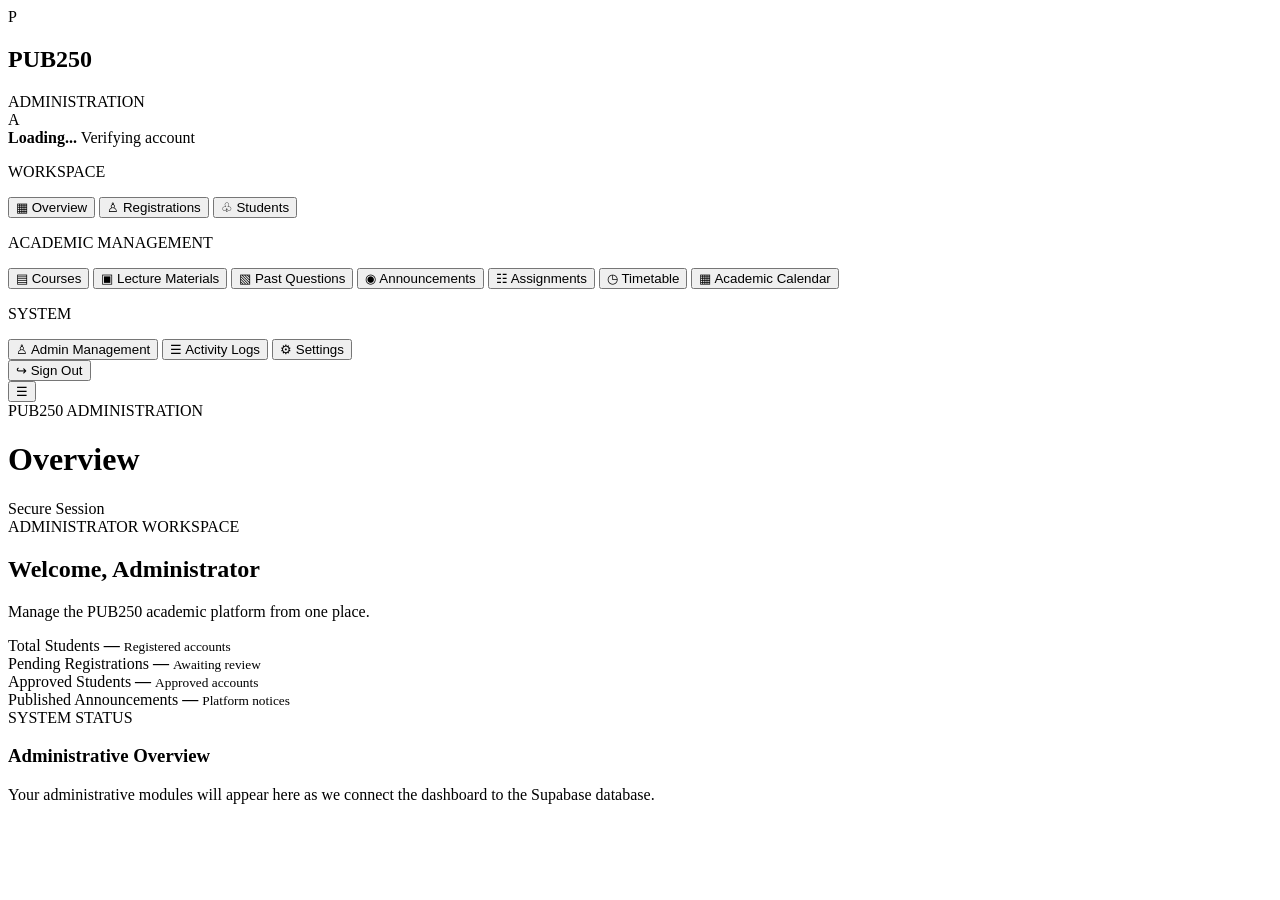
==== admin-dashboard.html @ 8ce0f622 "Add files via upload" ====
<!DOCTYPE html>
<html lang="en">
<head>
    <meta charset="UTF-8">
    <meta name="viewport" content="width=device-width, initial-scale=1.0">
    <title>Administrator Dashboard | PUB250</title>
    <link rel="stylesheet" href="css/style.css">
</head>

<body class="admin-dashboard-page">

    <div class="admin-layout">

        <aside class="admin-sidebar" id="adminSidebar">

            <div class="admin-sidebar-brand">
                <div class="admin-brand-icon">P</div>
                <div>
                    <h2>PUB250</h2>
                    <span>ADMINISTRATION</span>
                </div>
            </div>

            <div class="admin-user-card">
                <div class="admin-avatar" id="adminAvatar">A</div>
                <div class="admin-user-info">
                    <strong id="adminName">Loading...</strong>
                    <span id="adminRole">Verifying account</span>
                </div>
            </div>

            <nav class="admin-navigation">

                <p class="admin-nav-heading">WORKSPACE</p>

                <button class="admin-nav-item active" data-section="overview">
                    <span>▦</span> Overview
                </button>

                <button class="admin-nav-item" data-section="registrations">
                    <span>♙</span> Registrations
                </button>

                <button class="admin-nav-item" data-section="students">
                    <span>♧</span> Students
                </button>

                <p class="admin-nav-heading">ACADEMIC MANAGEMENT</p>

                <button class="admin-nav-item" data-section="courses">
                    <span>▤</span> Courses
                </button>

                <button class="admin-nav-item" data-section="materials">
                    <span>▣</span> Lecture Materials
                </button>

                <button class="admin-nav-item" data-section="past-questions">
                    <span>▧</span> Past Questions
                </button>

                <button class="admin-nav-item" data-section="announcements">
                    <span>◉</span> Announcements
                </button>

                <button class="admin-nav-item" data-section="assignments">
                    <span>☷</span> Assignments
                </button>

                <button class="admin-nav-item" data-section="timetable">
                    <span>◷</span> Timetable
                </button>

                <button class="admin-nav-item" data-section="calendar">
                    <span>▦</span> Academic Calendar
                </button>

                <p class="admin-nav-heading">SYSTEM</p>

                <button class="admin-nav-item" data-section="admin-management">
                    <span>♙</span> Admin Management
                </button>

                <button class="admin-nav-item" data-section="activity-logs">
                    <span>☰</span> Activity Logs
                </button>

                <button class="admin-nav-item" data-section="settings">
                    <span>⚙</span> Settings
                </button>

            </nav>

            <button class="admin-logout-button" id="adminLogout">
                ↪ Sign Out
            </button>

        </aside>


        <main class="admin-main">

            <header class="admin-topbar">
                <button class="admin-menu-toggle" id="adminMenuToggle">
                    ☰
                </button>

                <div>
                    <span class="admin-topbar-label">PUB250 ADMINISTRATION</span>
                    <h1 id="pageTitle">Overview</h1>
                </div>

                <div class="admin-topbar-status">
                    <span class="admin-status-dot"></span>
                    Secure Session
                </div>
            </header>


            <section class="admin-content" id="adminContent">

                <div class="admin-welcome">
                    <div>
                        <span class="admin-section-eyebrow">ADMINISTRATOR WORKSPACE</span>
                        <h2>Welcome, <span id="welcomeName">Administrator</span></h2>
                        <p>Manage the PUB250 academic platform from one place.</p>
                    </div>
                </div>

                <div class="admin-stat-grid">

                    <article class="admin-stat-card">
                        <span>Total Students</span>
                        <strong id="totalStudents">—</strong>
                        <small>Registered accounts</small>
                    </article>

                    <article class="admin-stat-card">
                        <span>Pending Registrations</span>
                        <strong id="pendingRegistrations">—</strong>
                        <small>Awaiting review</small>
                    </article>

                    <article class="admin-stat-card">
                        <span>Approved Students</span>
                        <strong id="approvedStudents">—</strong>
                        <small>Approved accounts</small>
                    </article>

                    <article class="admin-stat-card">
                        <span>Published Announcements</span>
                        <strong id="totalAnnouncements">—</strong>
                        <small>Platform notices</small>
                    </article>

                </div>

                <div class="admin-panel">
                    <div class="admin-panel-heading">
                        <div>
                            <span class="admin-section-eyebrow">SYSTEM STATUS</span>
                            <h3>Administrative Overview</h3>
                        </div>
                    </div>

                    <p class="admin-placeholder">
                        Your administrative modules will appear here as we
                        connect the dashboard to the Supabase database.
                    </p>
                </div>

            </section>

        </main>

    </div>



<script type="module">

    import {
        requireAdmin,
        logout
    } from "./js/auth.js";

    import {
        loadRegistrations
    } from "./js/admin.js";


    const adminName = document.getElementById("adminName");
    const adminRole = document.getElementById("adminRole");
    const adminAvatar = document.getElementById("adminAvatar");
    const welcomeName = document.getElementById("welcomeName");

    const adminContent = document.getElementById("adminContent");
    const pageTitle = document.getElementById("pageTitle");

    // Preserve the original overview.
    const overviewHTML = adminContent.innerHTML;


    async function initialiseDashboard() {

        try {

            const profile = await requireAdmin();

            if (!profile) return;

            const name = profile.full_name || "Administrator";

            adminName.textContent = name;
            welcomeName.textContent = name;
            adminAvatar.textContent = name.charAt(0).toUpperCase();

            adminRole.textContent =
                profile.role === "super_admin"
                    ? "Super Administrator"
                    : "Course Representative";

            // Course Representatives do not manage administrators
            // or critical system settings.
            if (profile.role === "course_rep") {

                document.querySelectorAll(
                    '[data-section="admin-management"], [data-section="settings"]'
                ).forEach(item => item.remove());

            }

        } catch (error) {

            console.error("Dashboard initialisation failed:", error);
            window.location.href = "admin.html";

        }

    }


    // SIGN OUT
    document.getElementById("adminLogout")
        .addEventListener("click", async () => {

            try {
                await logout();
            } catch (error) {
                alert(error.message);
            }

        });


    // DASHBOARD NAVIGATION
    document.querySelectorAll(".admin-nav-item")
        .forEach(button => {

            button.addEventListener("click", async () => {

                document.querySelectorAll(".admin-nav-item")
                    .forEach(item => item.classList.remove("active"));

                button.classList.add("active");

                const section = button.dataset.section;

                pageTitle.textContent = button.textContent.trim();

                // Close mobile sidebar after selection.
                document.getElementById("adminSidebar")
                    .classList.remove("open");


                if (section === "overview") {

                    adminContent.innerHTML = overviewHTML;

                }

                else if (section === "registrations") {

                    await loadRegistrations(adminContent);

                }

                else {

                    adminContent.innerHTML = `
                        <div class="admin-panel">
                            <span class="admin-section-eyebrow">
                                ADMINISTRATION MODULE
                            </span>

                            <h3>${button.textContent.trim()}</h3>

                            <p class="admin-placeholder">
                                This module will be connected in a later
                                development stage.
                            </p>
                        </div>
                    `;

                }

            });

        });


    // MOBILE SIDEBAR
    document.getElementById("adminMenuToggle")
        .addEventListener("click", () => {

            document.getElementById("adminSidebar")
                .classList.toggle("open");

        });


    initialiseDashboard();

</script>
</body>
</html>
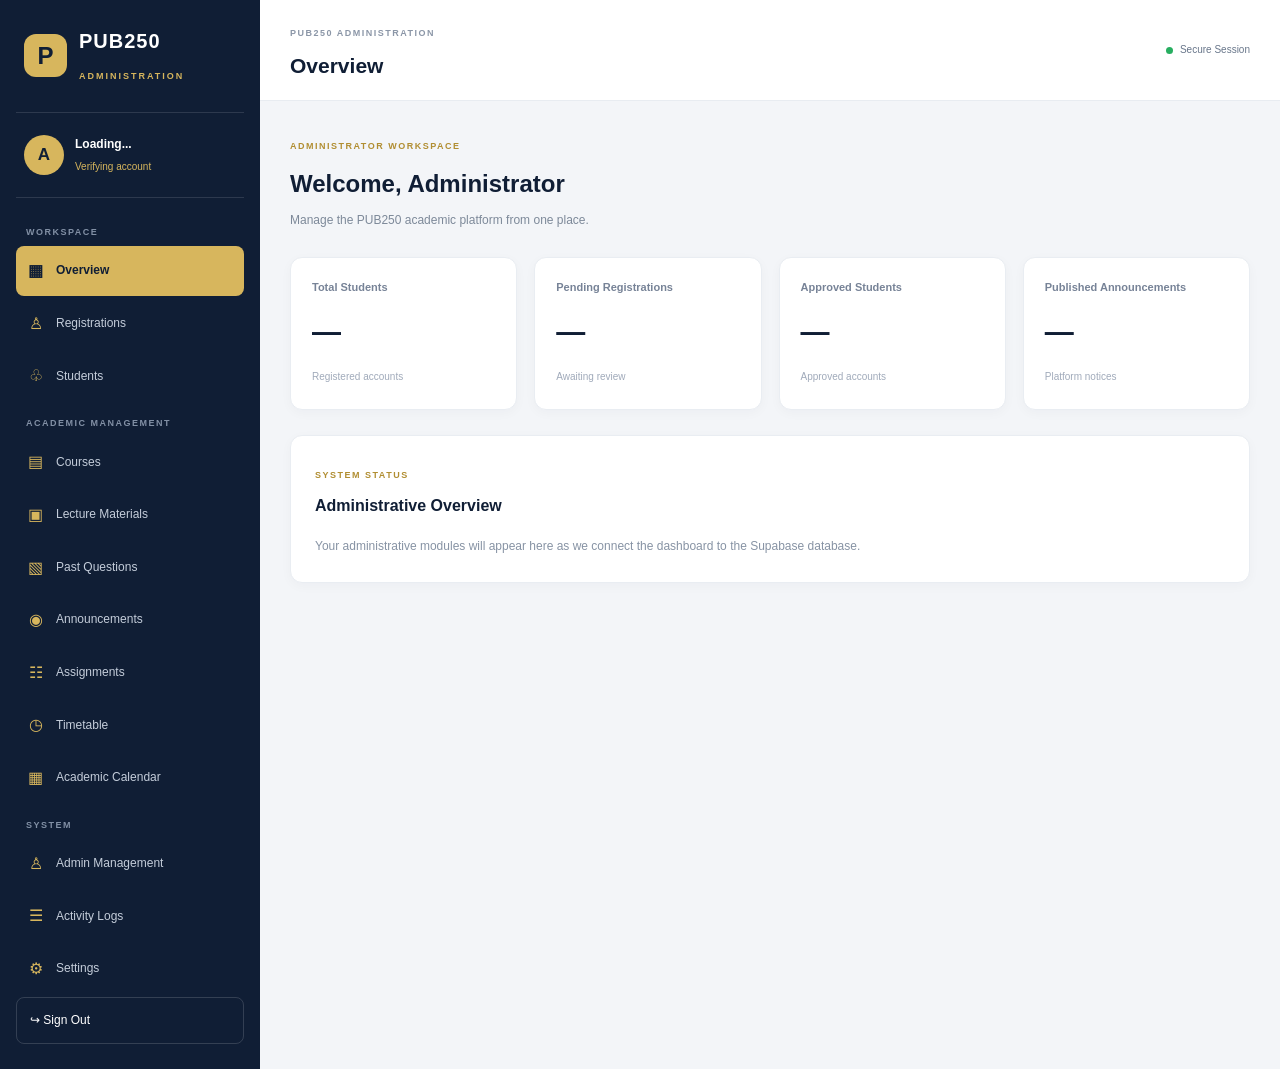
==== commit 3221c7e7: "Update admin-dashboard.html" ====
--- a/admin-dashboard.html
+++ b/admin-dashboard.html
@@ -188,6 +188,9 @@
     import {
         loadRegistrations
     } from "./js/admin.js";
+    import {
+    loadCourses
+} from "./js/courses.js";
 
 
     const adminName = document.getElementById("adminName");
@@ -282,11 +285,17 @@
 
                 else if (section === "registrations") {
 
-                    await loadRegistrations(adminContent);
-
-                }
-
-                else {
+    await loadRegistrations(adminContent);
+
+}
+
+else if (section === "courses") {
+
+    await loadCourses(adminContent);
+
+}
+
+else {
 
                     adminContent.innerHTML = `
                         <div class="admin-panel">
--- a/css/style.css
+++ b/css/style.css
@@ -0,0 +1,1639 @@
+
+/* =========================================
+   PUB250 — MAIN DESIGN SYSTEM
+   Version 1.0
+========================================= */
+
+:root {
+    --navy: #101E35;
+    --navy-light: #1C2E4B;
+    --gold: #D7B65D;
+    --gold-light: #F5EBCF;
+    --white: #FFFFFF;
+    --background: #F3F5F8;
+    --text: #263449;
+    --muted: #718096;
+    --border: #E5E9F0;
+    --success: #26966D;
+    --shadow: 0 15px 40px rgba(16, 30, 53, 0.08);
+}
+
+* {
+    margin: 0;
+    padding: 0;
+    box-sizing: border-box;
+}
+
+html {
+    scroll-behavior: smooth;
+}
+
+body {
+    font-family: Arial, Helvetica, sans-serif;
+    background: var(--white);
+    color: var(--text);
+    line-height: 1.6;
+    overflow-x: hidden;
+}
+
+a {
+    text-decoration: none;
+    color: inherit;
+}
+
+button,
+input {
+    font: inherit;
+}
+
+.site-header {
+    width: 100%;
+    min-height: 82px;
+    padding: 15px 7%;
+    display: flex;
+    align-items: center;
+    justify-content: space-between;
+    background: var(--white);
+    border-bottom: 1px solid var(--border);
+    position: relative;
+    z-index: 10;
+}
+
+.brand {
+    display: flex;
+    align-items: center;
+    gap: 12px;
+}
+
+.brand-logo {
+    width: 45px;
+    height: 45px;
+    border-radius: 12px;
+    background: var(--navy);
+    color: var(--gold);
+    display: flex;
+    align-items: center;
+    justify-content: center;
+    font-size: 17px;
+    font-weight: 800;
+    letter-spacing: -1px;
+}
+
+.brand-info h2 {
+    font-size: 20px;
+    color: var(--navy);
+    line-height: 1.2;
+    letter-spacing: 1px;
+}
+
+.brand-info p {
+    font-size: 10px;
+    color: var(--muted);
+    letter-spacing: 0.5px;
+}
+
+.header-login {
+    padding: 10px 20px;
+    border: 1px solid var(--navy);
+    color: var(--navy);
+    border-radius: 7px;
+    font-size: 13px;
+    font-weight: 700;
+    transition: 0.25s;
+}
+
+.header-login:hover {
+    background: var(--navy);
+    color: var(--white);
+}
+
+/* HERO */
+
+.hero-section {
+    min-height: 580px;
+    padding: 85px 7%;
+    display: grid;
+    grid-template-columns: 1.1fr 0.9fr;
+    align-items: center;
+    gap: 60px;
+    background:
+        radial-gradient(circle at 85% 15%, rgba(215, 182, 93, 0.10), transparent 30%),
+        linear-gradient(120deg, #FFFFFF 45%, #F5F7FA 100%);
+}
+
+.hero-content {
+    max-width: 620px;
+}
+
+.hero-tag {
+    display: inline-flex;
+    align-items: center;
+    gap: 9px;
+    padding: 7px 13px;
+    background: #F1F5F9;
+    color: var(--navy);
+    border-radius: 30px;
+    font-size: 11px;
+    font-weight: 700;
+    letter-spacing: 0.5px;
+    margin-bottom: 25px;
+}
+
+.status-dot {
+    width: 8px;
+    height: 8px;
+    border-radius: 50%;
+    background: var(--success);
+}
+
+.hero-content h1 {
+    color: var(--navy);
+    font-size: clamp(38px, 5vw, 62px);
+    line-height: 1.12;
+    letter-spacing: -2px;
+    margin-bottom: 22px;
+}
+
+.hero-content h1 span {
+    color: #B38B32;
+}
+
+.hero-description {
+    color: var(--muted);
+    font-size: 16px;
+    max-width: 510px;
+    line-height: 1.8;
+    margin-bottom: 30px;
+}
+
+.hero-actions {
+    display: flex;
+    align-items: center;
+    flex-wrap: wrap;
+    gap: 13px;
+}
+
+.btn-primary,
+.btn-secondary,
+.btn-gold {
+    display: inline-flex;
+    align-items: center;
+    justify-content: center;
+    min-height: 48px;
+    padding: 0 23px;
+    border-radius: 7px;
+    font-size: 13px;
+    font-weight: 700;
+    transition: 0.25s;
+}
+
+.btn-primary {
+    background: var(--navy);
+    color: var(--white);
+    border: 1px solid var(--navy);
+}
+
+.btn-primary:hover {
+    background: var(--navy-light);
+    transform: translateY(-2px);
+}
+
+.btn-secondary {
+    background: var(--white);
+    color: var(--navy);
+    border: 1px solid var(--border);
+}
+
+.btn-secondary:hover {
+    border-color: var(--gold);
+    transform: translateY(-2px);
+}
+
+.hero-note {
+    margin-top: 22px;
+    color: var(--muted);
+    font-size: 11px;
+}
+
+/* HERO VISUAL */
+
+.hero-visual {
+    min-height: 390px;
+    display: flex;
+    align-items: center;
+    justify-content: center;
+    position: relative;
+}
+
+.visual-card {
+    width: 100%;
+    max-width: 370px;
+    min-height: 330px;
+    padding: 30px;
+    border-radius: 18px;
+    background: var(--navy);
+    color: var(--white);
+    box-shadow: 0 25px 60px rgba(16, 30, 53, 0.20);
+    position: relative;
+    overflow: hidden;
+}
+
+.visual-card::before {
+    content: "";
+    position: absolute;
+    width: 220px;
+    height: 220px;
+    border: 1px solid rgba(215, 182, 93, 0.18);
+    border-radius: 50%;
+    right: -80px;
+    top: -80px;
+}
+
+.visual-top,
+.visual-bottom {
+    display: flex;
+    align-items: center;
+    justify-content: space-between;
+    position: relative;
+    z-index: 1;
+}
+
+.visual-icon {
+    width: 43px;
+    height: 43px;
+    display: flex;
+    align-items: center;
+    justify-content: center;
+    border-radius: 12px;
+    background: rgba(215, 182, 93, 0.15);
+    color: var(--gold);
+    font-size: 20px;
+}
+
+.visual-label {
+    font-size: 10px;
+    color: #C6CFDC;
+    letter-spacing: 1px;
+    text-transform: uppercase;
+}
+
+.visual-year {
+    font-size: 76px;
+    line-height: 1;
+    font-weight: 800;
+    color: var(--gold);
+    margin: 48px 0 15px;
+    letter-spacing: -5px;
+    position: relative;
+    z-index: 1;
+}
+
+.visual-card h3 {
+    font-size: 19px;
+    position: relative;
+    z-index: 1;
+}
+
+.visual-card > p {
+    color: #C6CFDC;
+    font-size: 12px;
+    margin-top: 5px;
+    position: relative;
+    z-index: 1;
+}
+
+.visual-divider {
+    height: 1px;
+    background: rgba(255, 255, 255, 0.15);
+    margin: 28px 0 17px;
+}
+
+.visual-bottom {
+    font-size: 10px;
+    color: #C6CFDC;
+}
+
+.floating-card {
+    position: absolute;
+    display: flex;
+    align-items: center;
+    gap: 11px;
+    padding: 13px 16px;
+    background: var(--white);
+    border-radius: 10px;
+    box-shadow: var(--shadow);
+    z-index: 2;
+}
+
+.floating-card-one {
+    top: 40px;
+    right: -10px;
+}
+
+.floating-card-two {
+    bottom: 30px;
+    left: -25px;
+}
+
+.floating-icon {
+    width: 34px;
+    height: 34px;
+    display: flex;
+    align-items: center;
+    justify-content: center;
+    background: var(--gold-light);
+    color: var(--navy);
+    border-radius: 8px;
+    font-size: 16px;
+}
+
+.floating-card strong {
+    display: block;
+    color: var(--navy);
+    font-size: 11px;
+}
+
+.floating-card small {
+    display: block;
+    color: var(--muted);
+    font-size: 9px;
+}
+
+/* FEATURES */
+
+.features-section {
+    padding: 85px 7%;
+    background: var(--white);
+}
+
+.section-heading {
+    max-width: 600px;
+    margin: 0 auto 45px;
+    text-align: center;
+}
+
+.section-eyebrow {
+    color: #A9822D;
+    font-size: 11px;
+    font-weight: 800;
+    letter-spacing: 1.5px;
+    text-transform: uppercase;
+    margin-bottom: 10px;
+}
+
+.section-heading h2 {
+    color: var(--navy);
+    font-size: clamp(27px, 4vw, 38px);
+    line-height: 1.2;
+    margin-bottom: 13px;
+}
+
+.section-heading p {
+    color: var(--muted);
+    font-size: 14px;
+}
+
+.features-grid {
+    display: grid;
+    grid-template-columns: repeat(4, 1fr);
+    gap: 18px;
+}
+
+.feature-card {
+    padding: 27px 22px;
+    background: var(--white);
+    border: 1px solid var(--border);
+    border-radius: 12px;
+    transition: 0.25s;
+}
+
+.feature-card:hover {
+    transform: translateY(-5px);
+    border-color: var(--gold);
+    box-shadow: var(--shadow);
+}
+
+.feature-icon {
+    width: 45px;
+    height: 45px;
+    border-radius: 11px;
+    display: flex;
+    align-items: center;
+    justify-content: center;
+    background: var(--gold-light);
+    color: var(--navy);
+    font-size: 20px;
+    margin-bottom: 20px;
+}
+
+.feature-card h3 {
+    color: var(--navy);
+    font-size: 15px;
+    margin-bottom: 9px;
+}
+
+.feature-card p {
+    color: var(--muted);
+    font-size: 12px;
+    line-height: 1.7;
+}
+
+/* JOIN SECTION */
+
+.join-section {
+    margin: 0 7% 80px;
+    padding: 55px 35px;
+    border-radius: 16px;
+    background: var(--navy);
+    text-align: center;
+    color: var(--white);
+}
+
+.join-section h2 {
+    font-size: clamp(25px, 4vw, 36px);
+    margin-bottom: 12px;
+}
+
+.join-section p {
+    max-width: 520px;
+    margin: 0 auto 25px;
+    color: #C6CFDC;
+    font-size: 13px;
+}
+
+.btn-gold {
+    background: var(--gold);
+    color: var(--navy);
+    border: 1px solid var(--gold);
+}
+
+.btn-gold:hover {
+    background: #E6C978;
+    transform: translateY(-2px);
+}
+
+
+/* PROJECT CREATOR FOOTER */
+
+.creator-footer {
+    padding: 45px 20px 25px;
+    background: #0B1729;
+    color: #FFFFFF;
+    text-align: center;
+}
+
+.creator-footer-brand {
+    display: flex;
+    align-items: center;
+    justify-content: center;
+    gap: 15px;
+    color: #D7B65D;
+    font-size: 18px;
+    font-weight: 800;
+    letter-spacing: 3px;
+    margin-bottom: 25px;
+}
+
+.creator-footer-line {
+    width: 45px;
+    height: 1px;
+    background: #D7B65D;
+    opacity: 0.7;
+}
+
+.creator-footer-label {
+    color: #AAB5C5;
+    font-size: 10px;
+    font-weight: 700;
+    letter-spacing: 2px;
+    margin-bottom: 8px;
+}
+
+.creator-footer-name {
+    color: #FFFFFF;
+    font-size: 19px;
+    font-weight: 700;
+    letter-spacing: 0.5px;
+    margin-bottom: 20px;
+}
+
+.creator-footer-name span {
+    color: #D7B65D;
+}
+
+.creator-footer-copyright {
+    padding-top: 18px;
+    border-top: 1px solid rgba(255, 255, 255, 0.12);
+    color: #8492A6;
+    font-size: 10px;
+}
+
+
+/* TABLET */
+
+@media (max-width: 1000px) {
+    .hero-section {
+        gap: 35px;
+        padding-left: 5%;
+        padding-right: 5%;
+    }
+
+    .features-section {
+        padding-left: 5%;
+        padding-right: 5%;
+    }
+
+    .features-grid {
+        grid-template-columns: repeat(2, 1fr);
+    }
+
+    .floating-card-one {
+        right: -5px;
+    }
+}
+
+/* MOBILE */
+
+@media (max-width: 700px) {
+    .site-header {
+        min-height: 70px;
+        padding: 12px 5%;
+    }
+
+    .brand-logo {
+        width: 40px;
+        height: 40px;
+        font-size: 15px;
+    }
+
+    .brand-info h2 {
+        font-size: 17px;
+    }
+
+    .brand-info p {
+        font-size: 9px;
+    }
+
+    .header-login {
+        padding: 9px 13px;
+        font-size: 11px;
+    }
+
+    .hero-section {
+        grid-template-columns: 1fr;
+        padding: 65px 6% 55px;
+        gap: 30px;
+    }
+
+    .hero-content h1 {
+        font-size: 43px;
+        letter-spacing: -1.5px;
+    }
+
+    .hero-description {
+        font-size: 14px;
+    }
+
+    .hero-visual {
+        min-height: 350px;
+        margin: 0 5px;
+    }
+
+    .visual-card {
+        max-width: 340px;
+        min-height: 310px;
+        padding: 25px;
+    }
+
+    .visual-year {
+        font-size: 67px;
+        margin-top: 40px;
+    }
+
+    .floating-card-one {
+        top: 15px;
+        right: -5px;
+    }
+
+    .floating-card-two {
+        bottom: 10px;
+        left: -5px;
+    }
+
+    .features-section {
+        padding: 65px 6%;
+    }
+
+    .section-heading {
+        margin-bottom: 30px;
+    }
+
+    .features-grid {
+        gap: 12px;
+    }
+
+    .feature-card {
+        padding: 20px 15px;
+    }
+
+    .feature-card h3 {
+        font-size: 13px;
+    }
+
+    .feature-card p {
+        font-size: 11px;
+    }
+
+    .join-section {
+        margin: 0 5% 55px;
+        padding: 40px 20px;
+    }
+
+    .site-footer {
+        padding: 35px 6% 20px;
+    }
+}
+
+/* SMALL PHONES */
+
+@media (max-width: 380px) {
+    .hero-content h1 {
+        font-size: 36px;
+    }
+
+    .hero-actions {
+        align-items: stretch;
+        flex-direction: column;
+    }
+
+    .hero-actions a {
+        width: 100%;
+    }
+
+    .floating-card {
+        padding: 10px;
+    }
+
+    .floating-card strong {
+        font-size: 10px;
+    }
+
+    .features-grid {
+        grid-template-columns: 1fr;
+    }
+}
+
+/* =================================
+   PUB250 AUTHENTICATION PAGES
+================================= */
+
+.auth-page {
+    min-height: 100vh;
+    background: #F3F5F8;
+    display: flex;
+    align-items: center;
+    justify-content: center;
+    padding: 35px 18px;
+    font-family: Arial, sans-serif;
+}
+
+.auth-container {
+    width: 100%;
+    max-width: 440px;
+    margin: auto;
+}
+
+.auth-brand {
+    display: flex;
+    align-items: center;
+    justify-content: center;
+    gap: 12px;
+    text-decoration: none;
+    color: #101E35;
+    margin-bottom: 28px;
+}
+
+.auth-brand-icon {
+    width: 45px;
+    height: 45px;
+    background: #101E35;
+    color: #D7B65D;
+    border-radius: 12px;
+    display: flex;
+    align-items: center;
+    justify-content: center;
+    font-size: 23px;
+    font-weight: 800;
+}
+
+.auth-brand strong {
+    display: block;
+    font-size: 21px;
+    letter-spacing: 1px;
+}
+
+.auth-brand small {
+    display: block;
+    font-size: 9px;
+    color: #7B8798;
+    letter-spacing: 1.5px;
+    margin-top: 3px;
+}
+
+.auth-card {
+    background: #FFFFFF;
+    border-radius: 18px;
+    padding: 35px 30px;
+    box-shadow: 0 12px 40px rgba(16, 30, 53, 0.07);
+    border: 1px solid #E9EDF2;
+}
+
+.auth-heading {
+    margin-bottom: 30px;
+}
+
+.auth-eyebrow {
+    color: #B18B32;
+    font-size: 10px;
+    font-weight: 800;
+    letter-spacing: 2px;
+}
+
+.auth-heading h1 {
+    color: #101E35;
+    font-size: 29px;
+    margin: 12px 0 8px;
+}
+
+.auth-heading p {
+    color: #7B8798;
+    font-size: 13px;
+    line-height: 1.6;
+}
+
+.form-group {
+    margin-bottom: 22px;
+}
+
+.form-group label {
+    display: block;
+    color: #25354B;
+    font-size: 12px;
+    font-weight: 700;
+    margin-bottom: 9px;
+}
+
+.form-group input {
+    width: 100%;
+    height: 49px;
+    padding: 0 14px;
+    border: 1px solid #DDE3EB;
+    border-radius: 9px;
+    background: #FAFBFC;
+    color: #101E35;
+    font-size: 13px;
+    outline: none;
+    box-sizing: border-box;
+}
+
+.form-group input:focus {
+    border-color: #C4A24E;
+    background: #FFFFFF;
+    box-shadow: 0 0 0 3px rgba(215, 182, 93, 0.12);
+}
+
+.password-wrapper {
+    position: relative;
+}
+
+.password-wrapper input {
+    padding-right: 65px;
+}
+
+.password-toggle {
+    position: absolute;
+    right: 12px;
+    top: 50%;
+    transform: translateY(-50%);
+    border: none;
+    background: transparent;
+    color: #A18136;
+    font-size: 11px;
+    font-weight: 700;
+    cursor: pointer;
+}
+
+.field-hint {
+    display: block;
+    color: #8994A3;
+    font-size: 10px;
+    margin-top: 8px;
+    line-height: 1.5;
+}
+
+.auth-message {
+    display: none;
+    padding: 12px;
+    border-radius: 8px;
+    font-size: 12px;
+    line-height: 1.5;
+    margin-bottom: 18px;
+}
+
+.auth-message.error,
+.auth-message.success {
+    display: block;
+}
+
+.auth-message.error {
+    color: #B42318;
+    background: #FEF3F2;
+}
+
+.auth-message.success {
+    color: #167347;
+    background: #ECFDF3;
+}
+
+.auth-submit {
+    width: 100%;
+    height: 50px;
+    background: #101E35;
+    color: #FFFFFF;
+    border: none;
+    border-radius: 9px;
+    font-size: 13px;
+    font-weight: 700;
+    cursor: pointer;
+    transition: 0.2s ease;
+}
+
+.auth-submit:hover {
+    background: #1B3152;
+}
+
+.auth-submit:disabled {
+    opacity: 0.65;
+    cursor: not-allowed;
+}
+
+.auth-divider {
+    display: flex;
+    align-items: center;
+    gap: 12px;
+    margin: 28px 0 20px;
+}
+
+.auth-divider span {
+    flex: 1;
+    height: 1px;
+    background: #E9EDF2;
+}
+
+.auth-divider small {
+    color: #929CAB;
+    font-size: 9px;
+    font-weight: 700;
+    letter-spacing: 1px;
+}
+
+.auth-register-link {
+    display: block;
+    text-align: center;
+    color: #A18136;
+    text-decoration: none;
+    font-size: 13px;
+    font-weight: 700;
+}
+
+.auth-register-link:hover {
+    text-decoration: underline;
+}
+
+.auth-footer {
+    text-align: center;
+    color: #929CAB;
+    font-size: 10px;
+    margin-top: 25px;
+}
+
+@media (max-width: 420px) {
+    .auth-card {
+        padding: 28px 21px;
+    }
+
+    .auth-heading h1 {
+        font-size: 25px;
+    }
+}
+.auth-creator-footer {
+    margin-top: 25px;
+    border-radius: 14px;
+    padding: 25px 18px 18px;
+}
+
+.auth-creator-footer .creator-footer-brand {
+    margin-bottom: 17px;
+}
+
+.auth-creator-footer .creator-footer-name {
+    margin-bottom: 17px;
+}
+
+/* =========================================
+   PUB250 ADMINISTRATOR DASHBOARD
+========================================= */
+
+.admin-dashboard-page {
+    margin: 0;
+    background: #F3F5F8;
+    color: #17243A;
+    font-family: Arial, sans-serif;
+}
+
+.admin-layout {
+    display: flex;
+    min-height: 100vh;
+}
+
+/* SIDEBAR */
+
+.admin-sidebar {
+    width: 260px;
+    min-width: 260px;
+    background: #101E35;
+    color: #FFFFFF;
+    padding: 25px 16px;
+    display: flex;
+    flex-direction: column;
+    min-height: 100vh;
+    box-sizing: border-box;
+}
+
+.admin-sidebar-brand {
+    display: flex;
+    align-items: center;
+    gap: 12px;
+    padding: 0 8px 25px;
+    border-bottom: 1px solid rgba(255,255,255,0.12);
+}
+
+.admin-brand-icon {
+    width: 43px;
+    height: 43px;
+    background: #D7B65D;
+    color: #101E35;
+    border-radius: 12px;
+    display: flex;
+    align-items: center;
+    justify-content: center;
+    font-size: 24px;
+    font-weight: 900;
+}
+
+.admin-sidebar-brand h2 {
+    font-size: 20px;
+    margin: 0 0 4px;
+    letter-spacing: 1px;
+}
+
+.admin-sidebar-brand span {
+    color: #D7B65D;
+    font-size: 9px;
+    letter-spacing: 2px;
+    font-weight: 700;
+}
+
+/* ADMIN PROFILE */
+
+.admin-user-card {
+    display: flex;
+    align-items: center;
+    gap: 11px;
+    padding: 22px 8px;
+    border-bottom: 1px solid rgba(255,255,255,0.12);
+}
+
+.admin-avatar {
+    width: 40px;
+    height: 40px;
+    flex-shrink: 0;
+    border-radius: 50%;
+    background: #D7B65D;
+    color: #101E35;
+    display: flex;
+    align-items: center;
+    justify-content: center;
+    font-size: 17px;
+    font-weight: 800;
+}
+
+.admin-user-info {
+    min-width: 0;
+    display: flex;
+    flex-direction: column;
+    gap: 5px;
+}
+
+.admin-user-info strong {
+    font-size: 12px;
+    overflow-wrap: anywhere;
+}
+
+.admin-user-info span {
+    font-size: 10px;
+    color: #D7B65D;
+}
+
+/* NAVIGATION */
+
+.admin-navigation {
+    padding-top: 15px;
+    flex: 1;
+}
+
+.admin-nav-heading {
+    color: #8290A5;
+    font-size: 9px;
+    font-weight: 800;
+    letter-spacing: 1.5px;
+    padding: 12px 10px 7px;
+}
+
+.admin-nav-item {
+    width: 100%;
+    border: none;
+    background: transparent;
+    color: #C4CDDA;
+    padding: 12px 11px;
+    margin-bottom: 3px;
+    border-radius: 8px;
+    display: flex;
+    align-items: center;
+    gap: 12px;
+    text-align: left;
+    font-size: 12px;
+    cursor: pointer;
+    transition: 0.2s ease;
+}
+
+.admin-nav-item span {
+    width: 17px;
+    color: #D7B65D;
+    font-size: 16px;
+    text-align: center;
+}
+
+.admin-nav-item:hover {
+    background: rgba(255,255,255,0.08);
+    color: #FFFFFF;
+}
+
+.admin-nav-item.active {
+    background: #D7B65D;
+    color: #101E35;
+    font-weight: 800;
+}
+
+.admin-nav-item.active span {
+    color: #101E35;
+}
+
+/* SIGN OUT */
+
+.admin-logout-button {
+    border: 1px solid rgba(255,255,255,0.15);
+    background: transparent;
+    color: #FFFFFF;
+    padding: 13px;
+    border-radius: 8px;
+    text-align: left;
+    font-size: 12px;
+    cursor: pointer;
+}
+
+.admin-logout-button:hover {
+    background: rgba(255,255,255,0.08);
+}
+
+/* MAIN AREA */
+
+.admin-main {
+    flex: 1;
+    min-width: 0;
+}
+
+.admin-topbar {
+    min-height: 82px;
+    padding: 18px 30px;
+    background: #FFFFFF;
+    border-bottom: 1px solid #E8ECF1;
+    display: flex;
+    align-items: center;
+    justify-content: space-between;
+    gap: 15px;
+    box-sizing: border-box;
+}
+
+.admin-topbar-label {
+    color: #8B96A7;
+    font-size: 9px;
+    font-weight: 800;
+    letter-spacing: 1.5px;
+}
+
+.admin-topbar h1 {
+    margin: 5px 0 0;
+    color: #101E35;
+    font-size: 21px;
+}
+
+.admin-topbar-status {
+    color: #68768A;
+    font-size: 10px;
+    display: flex;
+    align-items: center;
+    gap: 7px;
+}
+
+.admin-status-dot {
+    width: 7px;
+    height: 7px;
+    background: #27AE60;
+    border-radius: 50%;
+}
+
+.admin-menu-toggle {
+    display: none;
+    background: transparent;
+    border: none;
+    color: #101E35;
+    font-size: 23px;
+    cursor: pointer;
+}
+
+/* CONTENT */
+
+.admin-content {
+    padding: 30px;
+    max-width: 1500px;
+    margin: auto;
+    box-sizing: border-box;
+}
+
+.admin-welcome {
+    display: flex;
+    justify-content: space-between;
+    align-items: center;
+    margin-bottom: 27px;
+}
+
+.admin-section-eyebrow {
+    color: #B18E32;
+    font-size: 9px;
+    font-weight: 800;
+    letter-spacing: 1.5px;
+}
+
+.admin-welcome h2 {
+    color: #101E35;
+    font-size: 24px;
+    margin: 8px 0;
+}
+
+.admin-welcome p {
+    color: #7D8999;
+    font-size: 12px;
+    margin: 0;
+}
+
+/* STATISTICS */
+
+.admin-stat-grid {
+    display: grid;
+    grid-template-columns: repeat(4, minmax(0, 1fr));
+    gap: 17px;
+    margin-bottom: 25px;
+}
+
+.admin-stat-card {
+    background: #FFFFFF;
+    border: 1px solid #E9EDF2;
+    border-radius: 12px;
+    padding: 21px;
+    box-shadow: 0 3px 12px rgba(16,30,53,0.03);
+}
+
+.admin-stat-card span {
+    display: block;
+    color: #778397;
+    font-size: 11px;
+    font-weight: 600;
+}
+
+.admin-stat-card strong {
+    display: block;
+    color: #101E35;
+    font-size: 29px;
+    margin: 12px 0 7px;
+}
+
+.admin-stat-card small {
+    color: #A0AABA;
+    font-size: 10px;
+}
+
+/* PANELS */
+
+.admin-panel {
+    background: #FFFFFF;
+    border: 1px solid #E9EDF2;
+    border-radius: 12px;
+    padding: 24px;
+    box-shadow: 0 3px 12px rgba(16,30,53,0.03);
+}
+
+.admin-panel-heading {
+    display: flex;
+    align-items: center;
+    justify-content: space-between;
+    margin-bottom: 18px;
+}
+
+.admin-panel-heading h3 {
+    color: #101E35;
+    font-size: 16px;
+    margin: 7px 0 0;
+}
+
+.admin-placeholder {
+    color: #8793A4;
+    font-size: 12px;
+    line-height: 1.8;
+}
+
+/* MOBILE */
+
+@media (max-width: 1000px) {
+
+    .admin-stat-grid {
+        grid-template-columns: repeat(2, minmax(0, 1fr));
+    }
+
+}
+
+@media (max-width: 700px) {
+
+    .admin-sidebar {
+        position: fixed;
+        top: 0;
+        left: -280px;
+        bottom: 0;
+        width: 260px;
+        z-index: 1000;
+        overflow-y: auto;
+        transition: left 0.25s ease;
+    }
+
+    .admin-sidebar.open {
+        left: 0;
+    }
+
+    .admin-menu-toggle {
+        display: block;
+    }
+
+    .admin-topbar {
+        padding: 15px 17px;
+        justify-content: flex-start;
+    }
+
+    .admin-topbar h1 {
+        font-size: 17px;
+    }
+
+    .admin-topbar-status {
+        margin-left: auto;
+        font-size: 9px;
+    }
+
+    .admin-content {
+        padding: 20px 15px;
+    }
+
+    .admin-welcome h2 {
+        font-size: 20px;
+    }
+
+    .admin-stat-grid {
+        gap: 10px;
+    }
+
+    .admin-stat-card {
+        padding: 16px 13px;
+    }
+
+    .admin-stat-card strong {
+        font-size: 25px;
+    }
+
+    .admin-panel {
+        padding: 18px;
+    }
+
+}
+
+@media (max-width: 360px) {
+
+    .admin-stat-grid {
+        grid-template-columns: 1fr;
+    }
+
+}
+
+/* =========================================
+   PUB250 REGISTRATION MANAGEMENT
+========================================= */
+
+.admin-action-button {
+    border: none;
+    background: #101E35;
+    color: #FFFFFF;
+    padding: 11px 17px;
+    border-radius: 8px;
+    font-size: 11px;
+    font-weight: 700;
+    cursor: pointer;
+    transition: 0.2s ease;
+}
+
+.admin-action-button:hover {
+    background: #1C3458;
+}
+
+.admin-action-button:disabled {
+    opacity: 0.5;
+    cursor: not-allowed;
+}
+
+/* FILTER BUTTONS */
+
+.registration-filters {
+    display: flex;
+    flex-wrap: wrap;
+    gap: 9px;
+    margin: 20px 0;
+    padding-bottom: 18px;
+    border-bottom: 1px solid #EDF0F4;
+}
+
+.registration-filter {
+    border: 1px solid #E3E8EF;
+    background: #FFFFFF;
+    color: #68768A;
+    padding: 9px 13px;
+    border-radius: 7px;
+    font-size: 10px;
+    font-weight: 700;
+    cursor: pointer;
+    transition: 0.2s ease;
+}
+
+.registration-filter:hover {
+    border-color: #D7B65D;
+    color: #101E35;
+}
+
+.registration-filter.active {
+    background: #101E35;
+    border-color: #101E35;
+    color: #FFFFFF;
+}
+
+/* REGISTRATION LIST */
+
+.registration-list {
+    display: flex;
+    flex-direction: column;
+    gap: 12px;
+}
+
+.registration-card {
+    border: 1px solid #E9EDF2;
+    border-radius: 10px;
+    padding: 18px;
+    background: #FFFFFF;
+    transition: 0.2s ease;
+}
+
+.registration-card:hover {
+    border-color: #D7B65D;
+}
+
+.registration-card-top {
+    display: flex;
+    align-items: center;
+    gap: 12px;
+}
+
+.registration-student-avatar {
+    width: 42px;
+    height: 42px;
+    flex-shrink: 0;
+    border-radius: 50%;
+    background: #F4EBD0;
+    color: #8D7026;
+    display: flex;
+    align-items: center;
+    justify-content: center;
+    font-size: 16px;
+    font-weight: 800;
+}
+
+.registration-student-info {
+    min-width: 0;
+    flex: 1;
+}
+
+.registration-student-info h4 {
+    margin: 0 0 5px;
+    color: #101E35;
+    font-size: 13px;
+    overflow-wrap: anywhere;
+}
+
+.registration-student-info span {
+    color: #8793A4;
+    font-size: 10px;
+    overflow-wrap: anywhere;
+}
+
+.registration-status {
+    padding: 6px 9px;
+    border-radius: 20px;
+    font-size: 9px;
+    font-weight: 800;
+    text-transform: capitalize;
+    white-space: nowrap;
+}
+
+.registration-status.pending {
+    background: #FFF3D8;
+    color: #9A6B12;
+}
+
+.registration-status.approved {
+    background: #E1F5E9;
+    color: #237A45;
+}
+
+.registration-status.rejected {
+    background: #FCE7E7;
+    color: #B13B3B;
+}
+
+.registration-status.suspended {
+    background: #E8EAF0;
+    color: #566176;
+}
+
+/* STUDENT DETAILS */
+
+.registration-details {
+    display: grid;
+    grid-template-columns: repeat(3, minmax(0, 1fr));
+    gap: 14px;
+    margin-top: 18px;
+    padding-top: 15px;
+    border-top: 1px solid #F0F2F5;
+}
+
+.registration-details p {
+    margin: 0;
+    color: #45546A;
+    font-size: 11px;
+    overflow-wrap: anywhere;
+    line-height: 1.6;
+}
+
+.registration-details p span {
+    display: block;
+    color: #98A2B1;
+    font-size: 9px;
+    font-weight: 700;
+    margin-bottom: 4px;
+}
+
+/* EMPTY STATE */
+
+.registration-empty {
+    text-align: center;
+    padding: 45px 15px;
+}
+
+.registration-empty > span {
+    font-size: 30px;
+    color: #D7B65D;
+}
+
+.registration-empty h3 {
+    color: #101E35;
+    font-size: 15px;
+    margin: 13px 0 7px;
+}
+
+.registration-empty p {
+    color: #8B96A7;
+    font-size: 11px;
+}
+
+/* MOBILE */
+
+@media (max-width: 700px) {
+
+    .registration-details {
+        grid-template-columns: 1fr;
+        gap: 10px;
+    }
+
+    .registration-card {
+        padding: 15px;
+    }
+
+    .registration-filters {
+        gap: 7px;
+    }
+
+    .registration-filter {
+        padding: 8px 10px;
+        font-size: 9px;
+    }
+
+    .admin-action-button {
+        padding: 10px 12px;
+        font-size: 10px;
+    }
+
+}
+
+@media (max-width: 380px) {
+
+    .registration-card-top {
+        flex-wrap: wrap;
+    }
+
+    .registration-status {
+        margin-left: auto;
+    }
+
+}
+/* =========================================
+   ADMIN LOGIN MOBILE LAYOUT FIX
+========================================= */
+
+.admin-login-page {
+    display: flex;
+    flex-direction: column;
+    align-items: center;
+    justify-content: flex-start;
+    width: 100%;
+    min-height: 100vh;
+    min-height: 100svh;
+    padding: 30px 15px 0;
+    box-sizing: border-box;
+}
+
+.admin-login-page .auth-container {
+    width: 100%;
+    max-width: 440px;
+    flex: 0 0 auto;
+    margin: auto auto 0;
+    box-sizing: border-box;
+}
+
+.admin-login-page .auth-card {
+    width: 100%;
+    box-sizing: border-box;
+}
+
+.admin-login-page .auth-creator-footer {
+    width: 100%;
+    max-width: 440px;
+    flex-shrink: 0;
+    margin: 25px auto 0;
+    box-sizing: border-box;
+}
+
+@media (max-width: 480px) {
+    .admin-login-page {
+        padding: 22px 14px 20px;
+    }
+
+    .admin-login-page .auth-container {
+        margin: 0 auto;
+    }
+
+    .admin-login-page .auth-creator-footer {
+        margin-top: 25px;
+    }
+   }
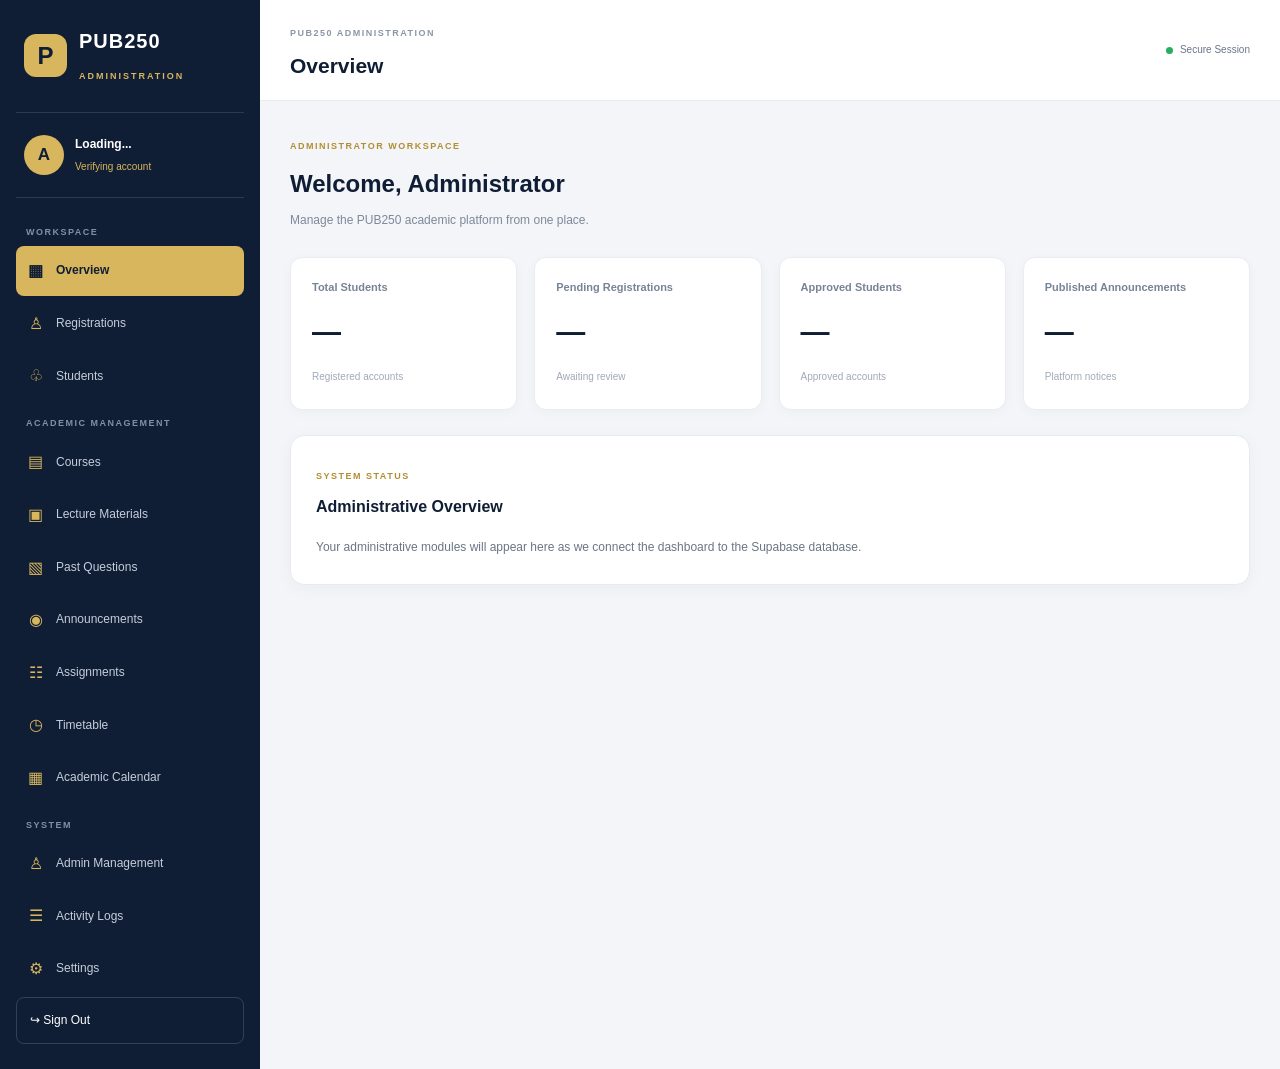
==== commit b8de1ea0: "Add files via upload" ====
--- a/admin-dashboard.html
+++ b/admin-dashboard.html
@@ -188,9 +188,12 @@
     import {
         loadRegistrations
     } from "./js/admin.js";
-    import {
+  import {
     loadCourses
 } from "./js/courses.js";
+  import {
+    loadAdminMaterials
+} from "./js/admin-materials.js";
 
 
     const adminName = document.getElementById("adminName");
@@ -294,7 +297,9 @@
     await loadCourses(adminContent);
 
 }
-
+else if (section === "materials") {
+    await loadAdminMaterials(adminContent);
+      }
 else {
 
                     adminContent.innerHTML = `
--- a/css/style.css
+++ b/css/style.css
@@ -1587,6 +1587,7 @@
     }
 
 }
+
 /* =========================================
    ADMIN LOGIN MOBILE LAYOUT FIX
 ========================================= */
@@ -1636,4 +1637,1320 @@
     .admin-login-page .auth-creator-footer {
         margin-top: 25px;
     }
+}
+/* =================================
+   PUB250 COURSE MANAGER
+================================= */
+
+.course-filter-grid {
+    display: grid;
+    grid-template-columns: repeat(3, minmax(0, 1fr));
+    gap: 18px;
+    margin-top: 20px;
+}
+
+.course-filter-grid label,
+.course-editor-box label {
+    display: flex;
+    flex-direction: column;
+    gap: 8px;
+    font-size: 13px;
+    font-weight: 600;
+    color: #344054;
+}
+
+.course-filter-grid select,
+.course-editor-box input,
+.course-editor-box select,
+.course-editor-box textarea {
+    width: 100%;
+    padding: 12px;
+    border: 1px solid #D9DEE7;
+    border-radius: 8px;
+    background: #FFFFFF;
+    color: #101E35;
+    font: inherit;
+    outline: none;
+}
+
+.course-filter-grid select:focus,
+.course-editor-box input:focus,
+.course-editor-box select:focus,
+.course-editor-box textarea:focus {
+    border-color: #D7B65D;
+    box-shadow: 0 0 0 3px rgba(215, 182, 93, 0.15);
+}
+
+.course-management-card {
+    display: flex;
+    justify-content: space-between;
+    align-items: center;
+    gap: 20px;
+    padding: 20px 0;
+    border-bottom: 1px solid #EAECF0;
+}
+
+.course-management-card:last-child {
+    border-bottom: none;
+}
+
+.course-management-info {
+    display: flex;
+    flex-direction: column;
+    align-items: flex-start;
+    gap: 7px;
+    min-width: 0;
+}
+
+.course-management-info > strong {
+    color: #B18D32;
+    font-size: 13px;
+    letter-spacing: 0.5px;
+}
+
+.course-management-info h3 {
+    margin: 0;
+    color: #101E35;
+    font-size: 16px;
+}
+
+.course-management-info p {
+    margin: 0;
+    color: #667085;
+    font-size: 13px;
+}
+
+.course-management-info small {
+    color: #667085;
+}
+
+.course-management-actions {
+    display: flex;
+    flex-wrap: wrap;
+    gap: 8px;
+}
+
+.course-editor-box {
+    margin: 20px 0;
+    padding: 22px;
+    border: 1px solid #E5E7EB;
+    border-radius: 12px;
+    background: #F9FAFC;
+}
+
+.course-editor-box h3 {
+    margin: 0 0 20px;
+    color: #101E35;
+}
+
+.course-editor-box form {
+    display: grid;
+    grid-template-columns: repeat(2, minmax(0, 1fr));
+    gap: 18px;
+}
+
+.course-editor-box form > label:last-of-type {
+    grid-column: 1 / -1;
+}
+
+.course-editor-box textarea {
+    resize: vertical;
+}
+
+.course-form-actions {
+    grid-column: 1 / -1;
+    display: flex;
+    flex-wrap: wrap;
+    gap: 10px;
+}
+
+#courseFormMessage {
+    grid-column: 1 / -1;
+    margin: 0;
+    font-size: 13px;
+    color: #B42318;
+}
+
+#retryCourses {
+    margin-top: 12px;
+}
+
+@media (max-width: 768px) {
+
+    .course-filter-grid {
+        grid-template-columns: 1fr;
+    }
+
+    .course-management-card {
+        align-items: flex-start;
+        flex-direction: column;
+    }
+
+    .course-management-actions {
+        width: 100%;
+    }
+
+    .course-management-actions button {
+        flex: 1;
+    }
+
+    .course-editor-box form {
+        grid-template-columns: 1fr;
+    }
+
+    .course-editor-box form > label:last-of-type,
+    .course-form-actions,
+    #courseFormMessage {
+        grid-column: auto;
+    }
+
+}
+
+/* =================================
+   PUB250 TOPIC MANAGER
+================================= */
+
+.topic-list {
+    margin-top: 20px;
+}
+
+.topic-management-card {
+    display: flex;
+    justify-content: space-between;
+    align-items: center;
+    gap: 18px;
+    padding: 20px 0;
+    border-bottom: 1px solid #EAECF0;
+}
+
+.topic-management-card:last-child {
+    border-bottom: none;
+}
+
+.topic-management-info {
+    display: flex;
+    flex-direction: column;
+    align-items: flex-start;
+    gap: 9px;
+    min-width: 0;
+}
+
+.topic-management-info h3 {
+    margin: 0;
+    color: #101E35;
+    font-size: 16px;
+    overflow-wrap: anywhere;
+}
+
+.topic-number {
+    color: #B18D32;
+    font-size: 11px;
+    font-weight: 700;
+    letter-spacing: 0.8px;
+}
+
+.topic-management-actions {
+    display: flex;
+    flex-wrap: wrap;
+    gap: 8px;
+}
+
+.topic-management-actions button:disabled {
+    opacity: 0.4;
+    cursor: not-allowed;
+}
+
+@media (max-width: 768px) {
+
+    .topic-management-card {
+        flex-direction: column;
+        align-items: flex-start;
+    }
+
+    .topic-management-actions {
+        width: 100%;
+    }
+
+    .topic-management-actions button {
+        flex: 1;
+    }
+
+}
+
+/* =========================================
+   PUB250 COURSE MANAGER
+========================================= */
+
+.course-filters {
+    display: grid;
+    grid-template-columns: repeat(3, minmax(0, 1fr));
+    gap: 14px;
+    margin: 24px 0;
+}
+
+.course-filters select,
+.admin-panel form input,
+.admin-panel form select,
+.admin-panel form textarea {
+    width: 100%;
+    min-width: 0;
+    padding: 13px 14px;
+    border: 1px solid #dce2eb;
+    border-radius: 9px;
+    background: #fff;
+    color: #101e35;
+    font: inherit;
+    outline: none;
+    box-sizing: border-box;
+}
+
+.course-filters select:focus,
+.admin-panel form input:focus,
+.admin-panel form select:focus,
+.admin-panel form textarea:focus {
+    border-color: #d7b65d;
+    box-shadow: 0 0 0 3px rgba(215, 182, 93, .15);
+}
+
+.admin-panel {
+    width: 100%;
+    padding: 25px;
+    background: #fff;
+    border: 1px solid #e6eaf0;
+    border-radius: 14px;
+    box-shadow: 0 4px 18px rgba(16, 30, 53, .04);
+    box-sizing: border-box;
+}
+
+.admin-panel h2 {
+    margin: 0 0 8px;
+    color: #101e35;
+    font-size: 23px;
+    font-weight: 750;
+}
+
+.admin-panel h3 {
+    color: #101e35;
+}
+
+.admin-panel p {
+    color: #6b7585;
+    line-height: 1.6;
+}
+
+.admin-panel-header {
+    display: flex;
+    align-items: flex-start;
+    justify-content: space-between;
+    gap: 18px;
+    margin-bottom: 22px;
+}
+
+.admin-panel-header p {
+    margin: 5px 0;
+}
+
+.admin-panel button {
+    min-height: 40px;
+    padding: 10px 16px;
+    border: 1px solid #d7b65d;
+    border-radius: 8px;
+    background: #101e35;
+    color: #fff;
+    font-size: 13px;
+    font-weight: 650;
+    cursor: pointer;
+    transition: .2s ease;
+}
+
+.admin-panel button:hover {
+    background: #1c3457;
+    transform: translateY(-1px);
+}
+
+.admin-panel button:disabled {
+    opacity: .45;
+    cursor: not-allowed;
+    transform: none;
+}
+
+.admin-panel button[data-action="back-to-courses"],
+.admin-panel button[data-action="back-to-chapters"],
+.admin-panel button[data-action="back-to-topics"] {
+    background: #fff;
+    color: #101e35;
+    border-color: #dce2eb;
+}
+
+/* COURSE CARDS */
+
+.course-list,
+.chapter-list,
+.topic-list {
+    display: flex;
+    flex-direction: column;
+    gap: 14px;
+}
+
+.course-card,
+.chapter-card,
+.topic-card {
+    display: flex;
+    justify-content: space-between;
+    align-items: center;
+    gap: 20px;
+    padding: 19px;
+    border: 1px solid #e4e8ef;
+    border-radius: 12px;
+    background: #fff;
+    transition: .2s ease;
+}
+
+.course-card:hover,
+.chapter-card:hover,
+.topic-card:hover {
+    border-color: #d7b65d;
+    box-shadow: 0 5px 16px rgba(16, 30, 53, .05);
+}
+
+.course-card-info,
+.chapter-card-info,
+.topic-card-info {
+    min-width: 0;
+    flex: 1;
+}
+
+.course-card h3,
+.chapter-card h3,
+.topic-card h3 {
+    margin: 0 0 8px;
+    font-size: 16px;
+    line-height: 1.5;
+    overflow-wrap: anywhere;
+}
+
+.course-card p,
+.chapter-card p,
+.topic-card p {
+    margin: 4px 0;
+    font-size: 13px;
+}
+
+.course-status {
+    display: inline-block;
+    margin-top: 8px;
+    padding: 5px 11px;
+    border-radius: 30px;
+    background: #e8f6ed;
+    color: #247443;
+    font-size: 11px;
+    font-weight: 700;
+}
+
+.course-card-actions,
+.chapter-card-actions,
+.topic-card-actions {
+    display: flex;
+    flex-wrap: wrap;
+    gap: 8px;
+    align-items: center;
+}
+
+.course-card-actions button,
+.chapter-card-actions button,
+.topic-card-actions button {
+    min-height: 35px;
+    padding: 8px 11px;
+    font-size: 12px;
+}
+
+.chapter-card-actions button[data-action^="move-"],
+.topic-card-actions button[data-action^="move-"] {
+    min-width: 36px;
+    padding: 7px;
+    background: #f3f5f8;
+    color: #101e35;
+    border-color: #e0e5ec;
+}
+
+/* FORMS */
+
+.admin-panel form {
+    display: flex;
+    flex-direction: column;
+    gap: 11px;
+    max-width: 760px;
+}
+
+.admin-panel form label {
+    margin-top: 9px;
+    color: #27364c;
+    font-size: 13px;
+    font-weight: 700;
+}
+
+.admin-panel form textarea {
+    resize: vertical;
+}
+
+.form-actions {
+    display: flex;
+    flex-wrap: wrap;
+    gap: 10px;
+    margin-top: 20px;
+}
+
+.empty-state {
+    padding: 35px 20px;
+    text-align: center;
+    border: 1px dashed #dce2eb;
+    border-radius: 12px;
+    background: #fafbfd;
+}
+
+.empty-state h3 {
+    margin-top: 0;
+}
+
+.empty-state p {
+    margin-bottom: 0;
+}
+
+/* =========================================
+   RICH TEXT NOTES EDITOR
+========================================= */
+
+.notes-editor-panel {
+    overflow: hidden;
+}
+
+.notes-editor-status {
+    margin: 15px 0;
+    padding: 12px 15px;
+    border-radius: 8px;
+    background: #f3f5f8;
+    color: #536176;
+    font-size: 13px;
+}
+
+.notes-editor-status strong {
+    color: #101e35;
+}
+
+.notes-toolbar {
+    display: flex;
+    flex-wrap: wrap;
+    gap: 7px;
+    padding: 12px;
+    border: 1px solid #dce2eb;
+    border-bottom: 0;
+    border-radius: 10px 10px 0 0;
+    background: #f5f7fa;
+}
+
+.notes-toolbar button {
+    min-width: 38px;
+    min-height: 36px;
+    padding: 7px 11px;
+    border: 1px solid #dce2eb;
+    border-radius: 6px;
+    background: #fff;
+    color: #101e35;
+    font-size: 12px;
+}
+
+.notes-toolbar button:hover {
+    background: #f7edcf;
+    border-color: #d7b65d;
+}
+
+.notes-editor {
+    min-height: 420px;
+    padding: 24px;
+    border: 1px solid #dce2eb;
+    border-radius: 0 0 10px 10px;
+    background: #fff;
+    color: #26364d;
+    font-size: 15px;
+    line-height: 1.8;
+    outline: none;
+    overflow-wrap: anywhere;
+}
+
+.notes-editor:focus {
+    border-color: #d7b65d;
+    box-shadow: inset 0 0 0 1px #d7b65d;
+}
+
+.notes-editor h1,
+.notes-editor h2,
+.notes-editor h3,
+.notes-editor h4 {
+    color: #101e35;
+    line-height: 1.4;
+}
+
+.notes-editor h1 {
+    font-size: 27px;
+}
+
+.notes-editor h2 {
+    font-size: 23px;
+}
+
+.notes-editor h3 {
+    font-size: 19px;
+}
+
+.notes-editor p {
+    margin: 12px 0;
+}
+
+.notes-editor ul,
+.notes-editor ol {
+    padding-left: 28px;
+}
+
+.notes-editor blockquote {
+    margin: 18px 0;
+    padding: 12px 18px;
+    border-left: 4px solid #d7b65d;
+    background: #f8f7f2;
+    color: #526075;
+}
+
+.notes-editor a {
+    color: #245b9b;
+    text-decoration: underline;
+}
+
+.notes-editor img {
+    display: block;
+    max-width: 100%;
+    height: auto;
+    margin: 16px auto;
+    border-radius: 8px;
+}
+
+.notes-editor table {
+    width: 100%;
+    margin: 18px 0;
+    border-collapse: collapse;
+}
+
+.notes-editor th,
+.notes-editor td {
+    padding: 10px;
+    border: 1px solid #dce2eb;
+    text-align: left;
+}
+
+.notes-editor th {
+    background: #f3f5f8;
+    color: #101e35;
+}
+
+.notes-editor-help {
+    margin-top: 10px;
+    color: #7a8492;
+    font-size: 12px;
+}
+
+/* LOADING AND ERROR STATES */
+
+.admin-panel > p {
+    line-height: 1.7;
+}
+
+/* =========================================
+   MOBILE RESPONSIVENESS
+========================================= */
+
+@media (max-width: 850px) {
+    .course-filters {
+        grid-template-columns: 1fr 1fr;
+    }
+
+    .course-card,
+    .chapter-card,
+    .topic-card {
+        align-items: flex-start;
+        flex-direction: column;
+    }
+
+    .course-card-actions,
+    .chapter-card-actions,
+    .topic-card-actions {
+        width: 100%;
+    }
+}
+
+@media (max-width: 600px) {
+    .admin-panel {
+        padding: 16px;
+        border-radius: 10px;
+    }
+
+    .admin-panel h2 {
+        font-size: 20px;
+    }
+
+    .admin-panel-header {
+        flex-direction: column;
+        align-items: stretch;
+    }
+
+    .admin-panel-header > button {
+        width: 100%;
+    }
+
+    .course-filters {
+        grid-template-columns: 1fr;
+        gap: 10px;
+    }
+
+    .course-card,
+    .chapter-card,
+    .topic-card {
+        padding: 15px;
+    }
+
+    .course-card-actions button,
+    .chapter-card-actions button,
+    .topic-card-actions button {
+        flex: 1 1 auto;
+    }
+
+    .form-actions {
+        flex-direction: column;
+    }
+
+    .form-actions button {
+        width: 100%;
+    }
+
+    .notes-editor {
+        min-height: 350px;
+        padding: 15px;
+        font-size: 14px;
+    }
+
+    .notes-toolbar {
+        gap: 5px;
+        padding: 8px;
+    }
+
+    .notes-toolbar button {
+        min-width: 34px;
+        padding: 7px;
+        font-size: 11px;
+    }
+
+    .notes-editor table {
+        display: block;
+        overflow-x: auto;
+    }
+}
+
+/* =========================================
+   STUDENT COURSE LIBRARY
+   PART 1 — MAIN STYLING
+========================================= */
+
+.student-course-filter-panel {
+    margin-bottom: 28px;
+}
+
+.student-course-filters {
+    display: grid;
+    grid-template-columns: repeat(3, minmax(0, 1fr));
+    gap: 18px;
+    margin-top: 22px;
+}
+
+.student-course-filters label {
+    display: flex;
+    flex-direction: column;
+    gap: 9px;
+    color: #344054;
+    font-size: 13px;
+    font-weight: 700;
+}
+
+.student-course-filters select {
+    width: 100%;
+    min-height: 46px;
+    padding: 0 13px;
+    border: 1px solid #DCE2EA;
+    border-radius: 9px;
+    background: #FFFFFF;
+    color: #101E35;
+    font: inherit;
+    outline: none;
+}
+
+.student-course-filters select:focus {
+    border-color: #D7B65D;
+    box-shadow: 0 0 0 3px rgba(215, 182, 93, 0.14);
+}
+
+.student-course-library-heading {
+    display: flex;
+    justify-content: space-between;
+    align-items: center;
+    gap: 15px;
+    margin: 30px 0 18px;
+}
+
+.student-course-library-heading h3 {
+    margin: 5px 0 0;
+    color: #101E35;
+    font-size: 20px;
+}
+
+.student-course-library-heading > span {
+    padding: 7px 12px;
+    border-radius: 20px;
+    background: #F5F1E5;
+    color: #80651F;
+    font-size: 12px;
+    font-weight: 700;
+}
+
+.student-course-grid {
+    display: grid;
+    grid-template-columns: repeat(2, minmax(0, 1fr));
+    gap: 17px;
+}
+
+.student-course-card,
+.student-chapter-card,
+.student-topic-card {
+    width: 100%;
+    display: flex;
+    flex-direction: column;
+    align-items: flex-start;
+    gap: 11px;
+    padding: 21px;
+    border: 1px solid #E5E9EF;
+    border-radius: 13px;
+    background: #FFFFFF;
+    text-align: left;
+    cursor: pointer;
+    transition: border-color 0.2s, box-shadow 0.2s, transform 0.2s;
+}
+
+.student-course-card:hover,
+.student-chapter-card:hover,
+.student-topic-card:hover {
+    border-color: #D7B65D;
+    box-shadow: 0 7px 20px rgba(16, 30, 53, 0.07);
+    transform: translateY(-2px);
+}
+
+.student-course-code {
+    padding: 6px 10px;
+    border-radius: 6px;
+    background: #101E35;
+    color: #E6CA7A;
+    font-size: 11px;
+    font-weight: 800;
+    letter-spacing: 0.5px;
+}
+
+.student-course-card strong,
+.student-chapter-card strong,
+.student-topic-card strong {
+    color: #101E35;
+    font-size: 16px;
+    line-height: 1.5;
+}
+
+.student-course-card > span:not(.student-course-code),
+.student-chapter-card > span,
+.student-topic-card > span {
+    color: #778397;
+    font-size: 12px;
+}
+
+.student-course-card .student-course-open {
+    margin-top: 5px;
+    color: #9A792B;
+    font-weight: 700;
+}
+
+.student-chapter-list,
+.student-topic-list {
+    display: grid;
+    gap: 13px;
+}
+
+.student-chapter-card,
+.student-topic-card {
+    flex-direction: row;
+    align-items: center;
+    justify-content: space-between;
+}
+
+.student-chapter-card strong,
+.student-topic-card strong {
+    flex: 1;
+    margin: 0 15px;
+}
+
+.student-chapter-card > span:first-child,
+.student-topic-card > span:first-child {
+    color: #9A792B;
+    font-weight: 800;
+    white-space: nowrap;
+}
+
+.student-chapter-card > span:last-child,
+.student-topic-card > span:last-child {
+    color: #101E35;
+    font-weight: 700;
+    white-space: nowrap;
+}
+
+/* =========================================
+   PUBLISHED LECTURE NOTES
+========================================= */
+
+.student-lecture-notes {
+    padding: 30px;
+}
+
+.student-notes-heading {
+    padding-bottom: 22px;
+    margin-bottom: 25px;
+    border-bottom: 1px solid #E8EBF0;
+}
+
+.student-notes-heading > span {
+    color: #9A792B;
+    font-size: 12px;
+    font-weight: 800;
+    text-transform: uppercase;
+    letter-spacing: 0.7px;
+}
+
+.student-notes-heading h3 {
+    margin: 10px 0 0;
+    color: #101E35;
+    font-size: 20px;
+    line-height: 1.5;
+}
+
+.student-notes-content {
+    color: #344054;
+    font-size: 15px;
+    line-height: 1.9;
+    overflow-wrap: anywhere;
+}
+
+.student-notes-content h1,
+.student-notes-content h2,
+.student-notes-content h3,
+.student-notes-content h4 {
+    margin: 28px 0 12px;
+    color: #101E35;
+    line-height: 1.4;
+}
+
+.student-notes-content h1 {
+    font-size: 25px;
+}
+
+.student-notes-content h2 {
+    font-size: 22px;
+}
+
+.student-notes-content h3 {
+    font-size: 19px;
+}
+
+.student-notes-content h4 {
+    font-size: 16px;
+}
+
+.student-notes-content p {
+    margin: 0 0 17px;
+}
+
+.student-notes-content ul,
+.student-notes-content ol {
+    padding-left: 25px;
+    margin: 15px 0;
+}
+
+.student-notes-content li {
+    margin-bottom: 8px;
+}
+
+.student-notes-content blockquote {
+    margin: 22px 0;
+    padding: 15px 20px;
+    border-left: 4px solid #D7B65D;
+    border-radius: 0 8px 8px 0;
+    background: #F7F8FA;
+    color: #526075;
+}
+
+.student-notes-content a {
+    color: #9A792B;
+    text-decoration: underline;
+}
+
+.student-notes-content hr {
+    margin: 25px 0;
+    border: 0;
+    border-top: 1px solid #E5E9EF;
+}
+
+.student-notes-content img {
+    display: block;
+    max-width: 100%;
+    height: auto;
+    margin: 20px auto;
+    border-radius: 10px;
+}
+
+.student-notes-content table {
+    width: 100%;
+    margin: 20px 0;
+    border-collapse: collapse;
+    overflow-wrap: anywhere;
+}
+
+.student-notes-content th,
+.student-notes-content td {
+    padding: 11px;
+    border: 1px solid #DCE2EA;
+    text-align: left;
+}
+
+.student-notes-content th {
+    background: #101E35;
+    color: #FFFFFF;
+}
+
+.student-notes-content tr:nth-child(even) {
+    background: #F7F8FA;
+}
+
+/* =========================================
+   STUDENT COURSE LIBRARY
+   PART 2 — RESPONSIVE & FINISHING
+========================================= */
+
+/* Back navigation buttons */
+.student-course-library + .admin-action-button,
+.admin-content .admin-action-button {
+    transition: background 0.2s, transform 0.2s;
+}
+
+.admin-content .admin-action-button:hover {
+    background: #D7B65D;
+    color: #101E35;
+}
+
+/* Course library spacing */
+.student-course-library-heading h3 {
+    line-height: 1.4;
+}
+
+.student-course-grid,
+.student-chapter-list,
+.student-topic-list {
+    width: 100%;
+}
+
+/* Loading and empty states */
+.admin-content .admin-placeholder {
+    line-height: 1.8;
+}
+
+/* Tablet */
+@media (max-width: 900px) {
+
+    .student-course-filters {
+        grid-template-columns: repeat(2, minmax(0, 1fr));
+    }
+
+    .student-course-grid {
+        grid-template-columns: repeat(2, minmax(0, 1fr));
+    }
+
+    .student-lecture-notes {
+        padding: 24px;
+    }
+
+}
+
+/* Mobile */
+@media (max-width: 600px) {
+
+    .student-course-filters {
+        grid-template-columns: 1fr;
+        gap: 15px;
+    }
+
+    .student-course-grid {
+        grid-template-columns: 1fr;
+        gap: 13px;
+    }
+
+    .student-course-card {
+        padding: 19px;
+    }
+
+    .student-course-library-heading {
+        align-items: flex-start;
+        flex-direction: column;
+        gap: 10px;
+    }
+
+    .student-course-library-heading h3 {
+        font-size: 18px;
+    }
+
+    .student-chapter-card,
+    .student-topic-card {
+        align-items: flex-start;
+        flex-direction: column;
+        gap: 10px;
+        padding: 17px;
+    }
+
+    .student-chapter-card strong,
+    .student-topic-card strong {
+        margin: 0;
+        font-size: 15px;
+    }
+
+    .student-chapter-card > span,
+    .student-topic-card > span {
+        white-space: normal;
+    }
+
+    .student-lecture-notes {
+        padding: 18px;
+    }
+
+    .student-notes-heading h3 {
+        font-size: 18px;
+    }
+
+    .student-notes-content {
+        font-size: 14px;
+        line-height: 1.85;
+    }
+
+    .student-notes-content table {
+        display: block;
+        overflow-x: auto;
+        white-space: nowrap;
+    }
+
+    .student-notes-content h1 {
+        font-size: 22px;
+    }
+
+    .student-notes-content h2 {
+        font-size: 20px;
+    }
+
+    .student-notes-content h3 {
+        font-size: 17px;
+    }
+
+}
+
+/* Small phones */
+@media (max-width: 380px) {
+
+    .student-course-card,
+    .student-chapter-card,
+    .student-topic-card {
+        padding: 15px;
+    }
+
+    .student-course-card strong {
+        font-size: 15px;
+    }
+
+    .student-notes-content {
+        font-size: 13px;
+    }
+
+}
+/* =========================================
+   STUDENT PDF MATERIALS
+========================================= */
+
+.student-course-materials-panel {
+    margin-bottom: 24px;
+}
+
+.student-material-list {
+    display: flex;
+    flex-direction: column;
+    gap: 14px;
+    margin-top: 16px;
+}
+
+.student-material-card {
+    display: flex;
+    align-items: center;
+    justify-content: space-between;
+    gap: 16px;
+    padding: 18px;
+    border: 1px solid #e5e9f0;
+    border-radius: 14px;
+    background: #ffffff;
+}
+
+.student-material-info {
+    display: flex;
+    flex-direction: column;
+    gap: 6px;
+    min-width: 0;
+}
+
+.student-material-file-label {
+    font-size: 11px;
+    font-weight: 800;
+    letter-spacing: 1px;
+    color: #b38a36;
+}
+
+.student-material-info strong {
+    font-size: 15px;
+    color: #101e35;
+    overflow-wrap: anywhere;
+}
+
+.student-material-info > span:last-child {
+    font-size: 12px;
+    color: #7b8493;
+    overflow-wrap: anywhere;
+}
+
+.student-material-open {
+    display: inline-flex;
+    align-items: center;
+    justify-content: center;
+    flex-shrink: 0;
+    padding: 11px 16px;
+    border-radius: 10px;
+    background: #101e35;
+    color: #ffffff;
+    text-decoration: none;
+    font-size: 13px;
+    font-weight: 700;
+    transition: 0.2s ease;
+}
+
+.student-material-open:hover {
+    background: #b38a36;
+    color: #ffffff;
+}
+
+.student-material-empty {
+    padding: 16px;
+    border-radius: 12px;
+    background: #f7f8fa;
+    color: #7b8493;
+    font-size: 14px;
+}
+
+.student-material-empty p {
+    margin: 0;
+}
+
+
+/* MOBILE */
+
+@media (max-width: 600px) {
+
+    .student-material-card {
+        align-items: flex-start;
+        flex-direction: column;
+        padding: 16px;
+    }
+
+    .student-material-open {
+        width: 100%;
+        box-sizing: border-box;
+    }
+
+}
+/* =========================================
+   PUB250 STUDENT PDF CARD OVERRIDE
+========================================= */
+
+.admin-panel.student-course-materials-panel
+.student-material-list {
+    display: flex !important;
+    flex-direction: column !important;
+    gap: 14px !important;
+}
+
+.admin-panel.student-course-materials-panel
+.student-material-card {
+    display: flex !important;
+    align-items: center !important;
+    justify-content: space-between !important;
+    gap: 16px !important;
+    padding: 18px !important;
+    background: #ffffff !important;
+    border: 1px solid #e2e7ef !important;
+    border-radius: 14px !important;
+    box-shadow: 0 3px 12px rgba(16, 30, 53, 0.04) !important;
+}
+
+.admin-panel.student-course-materials-panel
+.student-material-info {
+    display: flex !important;
+    flex-direction: column !important;
+    gap: 7px !important;
+}
+
+.admin-panel.student-course-materials-panel
+.student-material-info strong {
+    color: #101e35 !important;
+    font-size: 15px !important;
+}
+
+.admin-panel.student-course-materials-panel
+.student-material-open {
+    display: inline-flex !important;
+    padding: 12px 18px !important;
+    background: #101e35 !important;
+    color: #ffffff !important;
+    border-radius: 10px !important;
+    text-decoration: none !important;
+    font-weight: 700 !important;
+}
+
+.admin-panel.student-course-materials-panel
+.student-material-open:hover {
+    background: #b38a36 !important;
+}
+
+@media (max-width: 600px) {
+
+    .admin-panel.student-course-materials-panel
+    .student-material-card {
+        flex-direction: column !important;
+        align-items: stretch !important;
+    }
+
+    .admin-panel.student-course-materials-panel
+    .student-material-open {
+        width: 100% !important;
+        box-sizing: border-box !important;
+        justify-content: center !important;
+    }
+
    }
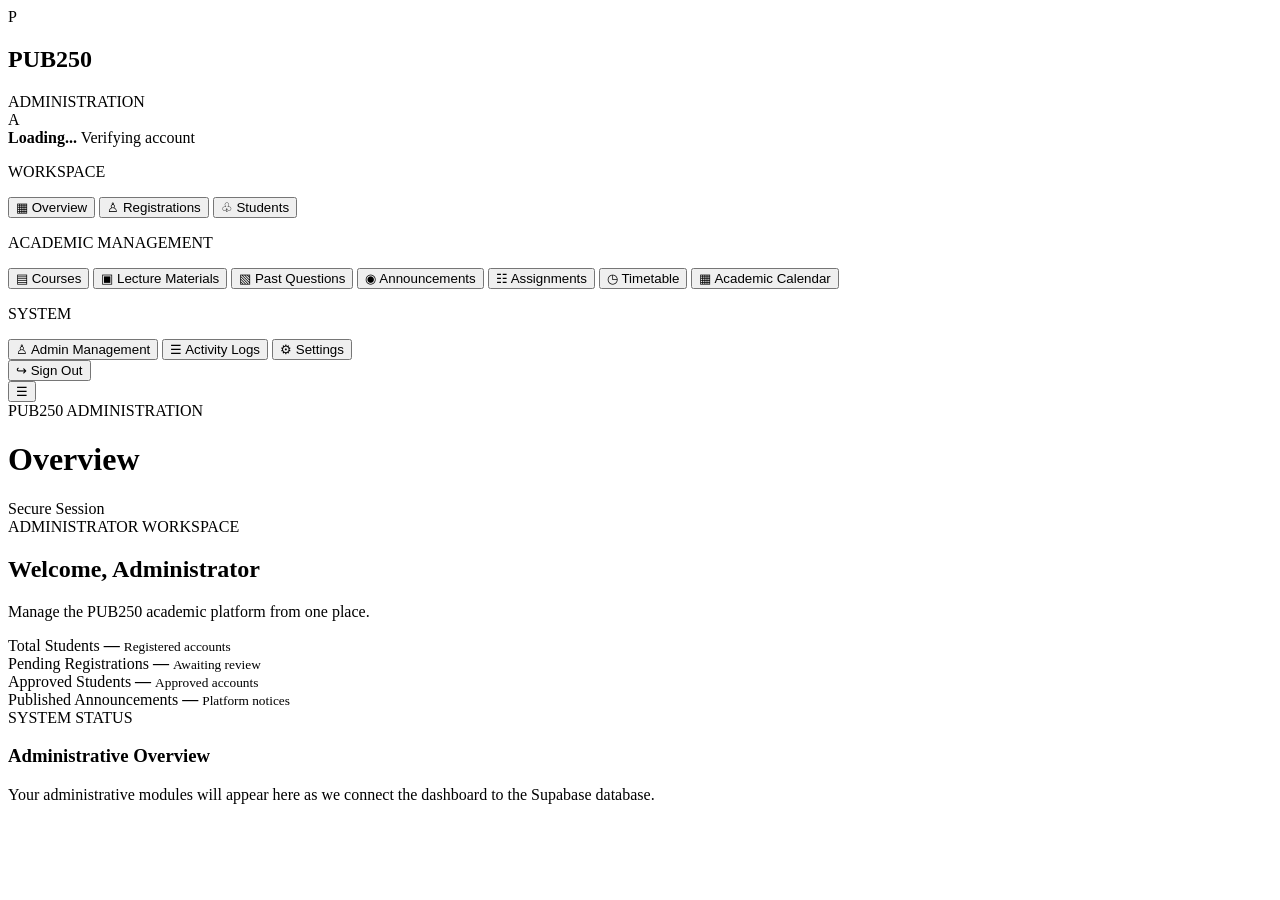
==== commit 5599f5fa: "Add files via upload" ====
--- a/admin-dashboard.html
+++ b/admin-dashboard.html
@@ -184,6 +184,7 @@
         requireAdmin,
         logout
     } from "./js/auth.js";
+  import { loadAdminManagement } from "./js/admin-management.js";
 
     import {
         loadRegistrations
@@ -194,6 +195,18 @@
   import {
     loadAdminMaterials
 } from "./js/admin-materials.js";
+  import {
+    loadAdminPastQuestions
+} from "./js/admin-past-questions.js";
+  import {
+    loadAdminAssignments
+} from "./js/admin-assignments.js";
+  import {
+    loadAdminAnnouncements
+} from "./js/admin-announcements.js";
+  import {
+    loadAdminTimetable
+} from "./js/admin-timetable.js";
 
 
     const adminName = document.getElementById("adminName");
@@ -213,6 +226,7 @@
         try {
 
             const profile = await requireAdmin();
+          window.currentAdminProfile = profile;
 
             if (!profile) return;
 
@@ -300,6 +314,38 @@
 else if (section === "materials") {
     await loadAdminMaterials(adminContent);
       }
+  else if (section === "past-questions") {
+
+    await loadAdminPastQuestions(adminContent);
+
+  }
+    else if (section === "assignments") {
+    await loadAdminAssignments(adminContent);
+    }
+    else if (section === "announcements") {
+
+    await loadAdminAnnouncements(adminContent);
+
+    }
+      else if (section === "timetable") {
+
+    await loadAdminTimetable(adminContent);
+
+      }
+        else if (section === "admin-management") {
+
+    if (window.currentAdminProfile?.role !== "super_admin") {
+        adminContent.innerHTML = `
+            <div class="management-message error">
+                <h3>Access Restricted</h3>
+                <p>Only the Super Administrator can manage accounts.</p>
+            </div>
+        `;
+    } else {
+        await loadAdminManagement(adminContent);
+    }
+
+        }
 else {
 
                     adminContent.innerHTML = `
